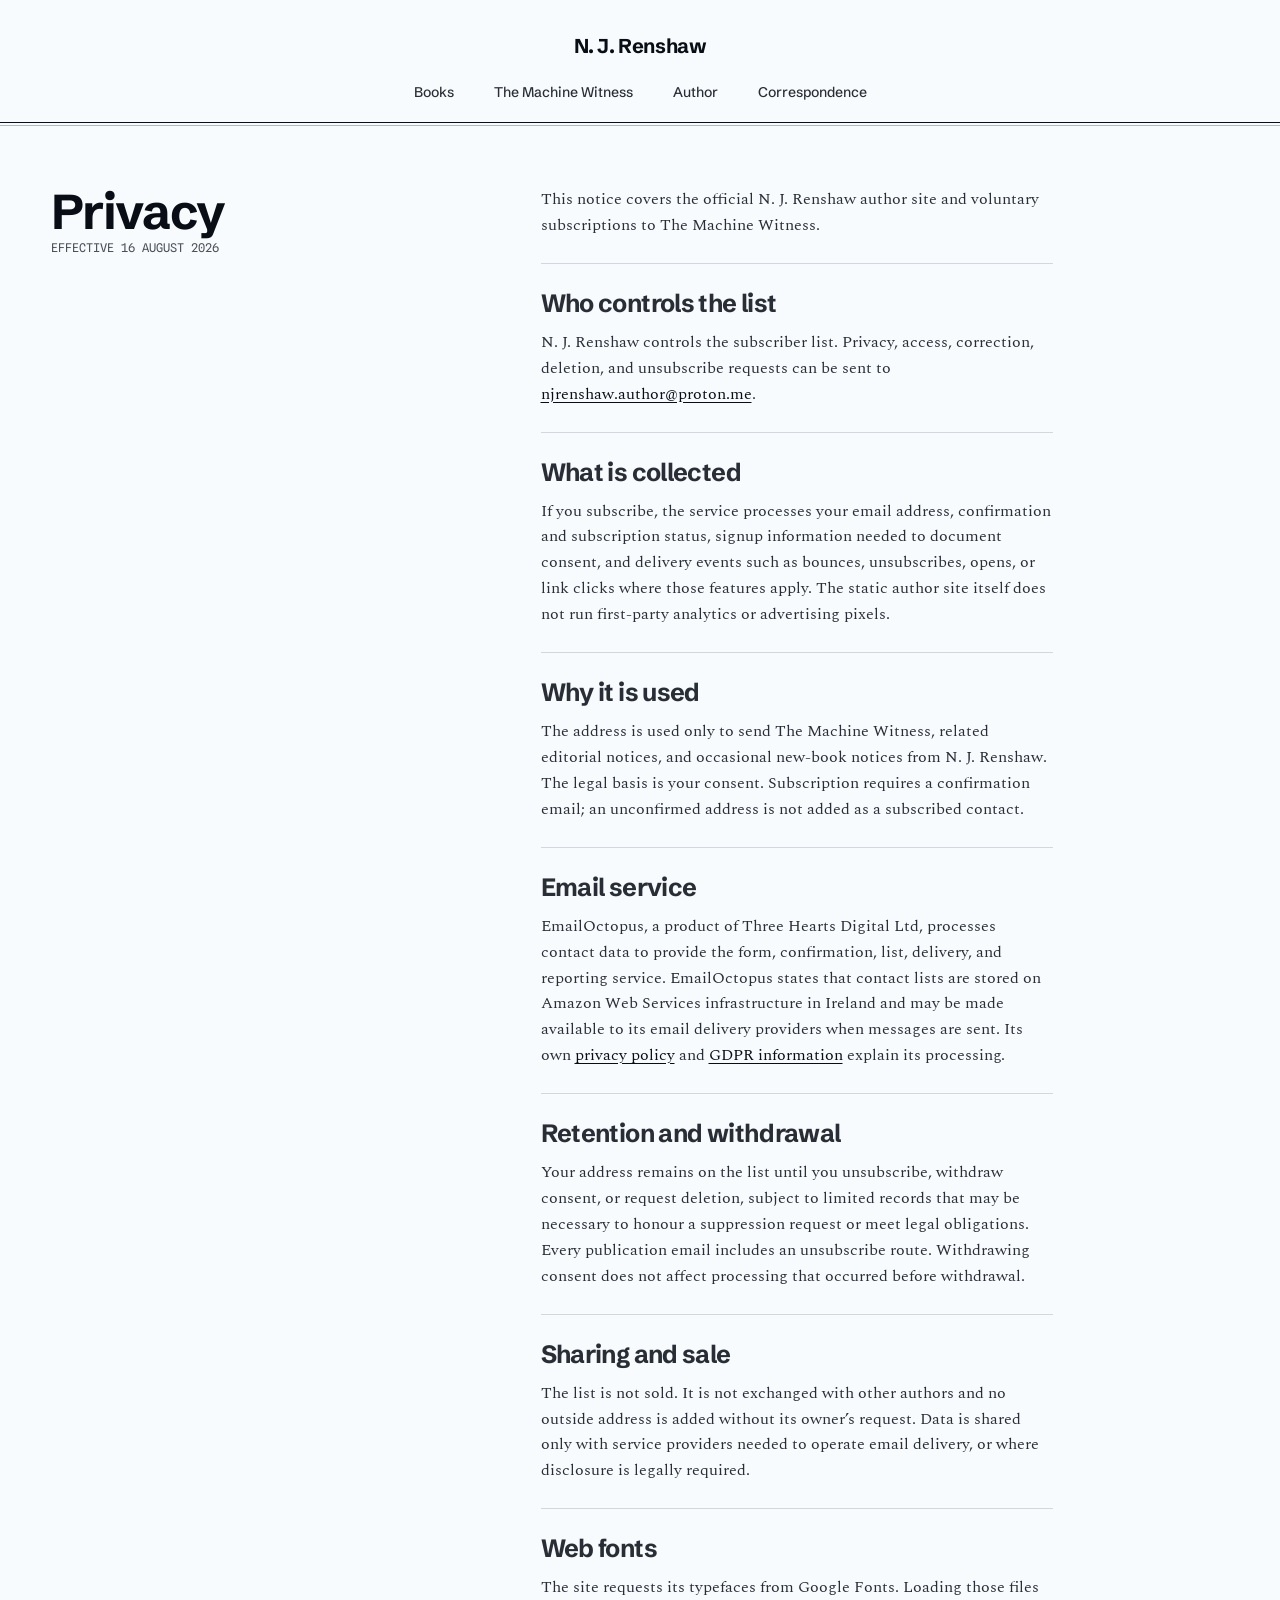
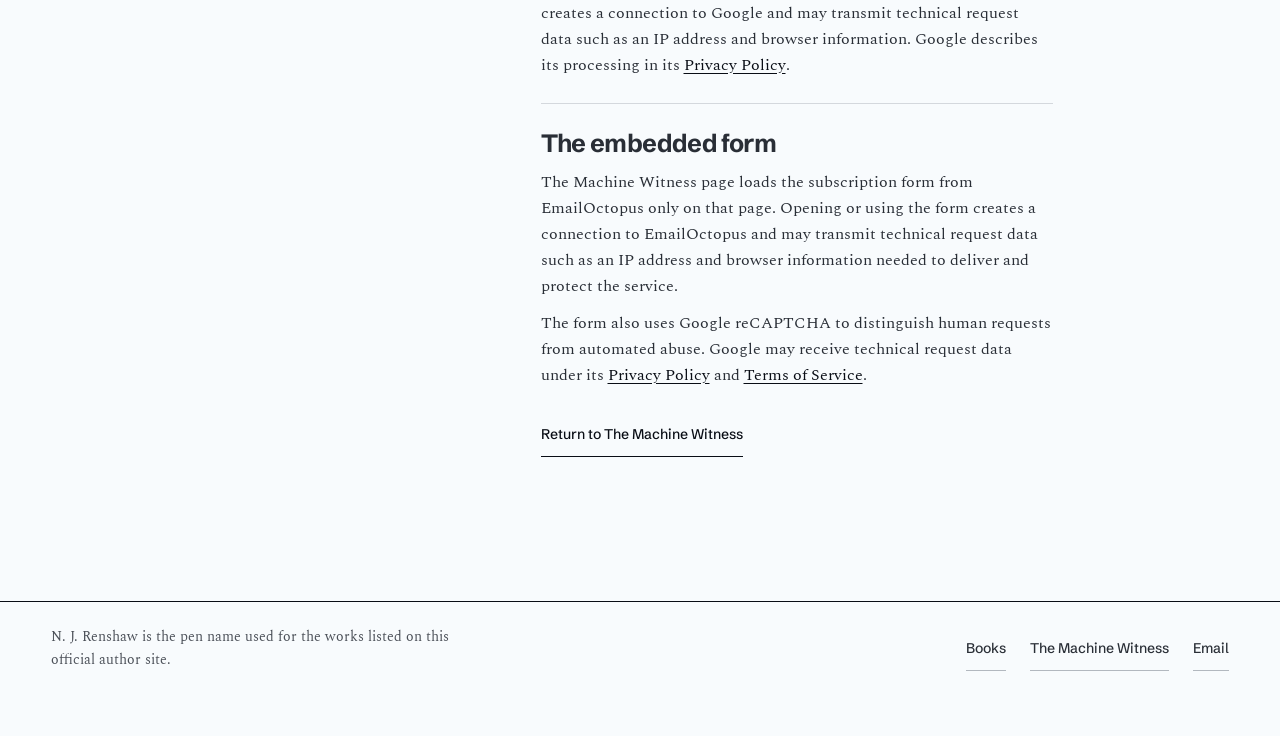
==== privacy/index.html @ 55f6434d "Launch The Machine Witness publication" ====
<!doctype html>
<html lang="en"><head>
  <meta charset="utf-8">
  <meta name="viewport" content="width=device-width, initial-scale=1, viewport-fit=cover">
  <meta name="description" content="Privacy notice for The Machine Witness and the official N. J. Renshaw author site.">
  <meta name="author" content="N. J. Renshaw">
  <meta name="robots" content="index, follow">

  <link rel="canonical" href="https://njrenshaw.com/privacy/">
  <link rel="icon" href="../assets/renshaw-mark.svg" type="image/svg+xml">
  <link rel="preconnect" href="https://fonts.googleapis.com">
  <link rel="preconnect" href="https://fonts.gstatic.com" crossorigin>
  <link href="https://fonts.googleapis.com/css2?family=Schibsted+Grotesk:wght@500;700&amp;family=Spectral:wght@400;500&amp;family=Spline+Sans+Mono:wght@400&amp;display=swap" rel="stylesheet">
  <link rel="stylesheet" href="../site.css?v=machine-witness-1">

  <title>Privacy — N. J. Renshaw</title>
</head>
<body id="top">
  <a class="skip-link" href="#main">Skip to content</a>

  <header class="masthead">
    <div class="frame masthead-inner">
      <a class="wordmark" href="../">N.&nbsp;J.&nbsp;Renshaw</a>
      <nav class="masthead-nav" aria-label="Site">
        <a href="../#books">Books</a>
        <a href="../witness/">The Machine Witness</a>
        <a href="../#author">Author</a>
        <a href="../#correspondence">Correspondence</a>
      </nav>
    </div>
  </header>

  <main id="main" class="legal-page">
    <div class="frame legal-layout">
      <div>
        <h1>Privacy</h1>
        <p class="legal-meta">EFFECTIVE 16 AUGUST 2026</p>
      </div>
      <div class="legal-copy">
        <p>This notice covers the official N. J. Renshaw author site and voluntary subscriptions to The Machine Witness.</p>

        <section aria-labelledby="controller-title">
          <h2 id="controller-title">Who controls the list</h2>
          <p>N. J. Renshaw controls the subscriber list. Privacy, access, correction, deletion, and unsubscribe requests can be sent to <a href="mailto:njrenshaw.author@proton.me">njrenshaw.author@proton.me</a>.</p>
        </section>

        <section aria-labelledby="data-title">
          <h2 id="data-title">What is collected</h2>
          <p>If you subscribe, the service processes your email address, confirmation and subscription status, signup information needed to document consent, and delivery events such as bounces, unsubscribes, opens, or link clicks where those features apply. The static author site itself does not run first-party analytics or advertising pixels.</p>
        </section>

        <section aria-labelledby="purpose-title">
          <h2 id="purpose-title">Why it is used</h2>
          <p>The address is used only to send The Machine Witness, related editorial notices, and occasional new-book notices from N. J. Renshaw. The legal basis is your consent. Subscription requires a confirmation email; an unconfirmed address is not added as a subscribed contact.</p>
        </section>

        <section aria-labelledby="processor-title">
          <h2 id="processor-title">Email service</h2>
          <p>EmailOctopus, a product of Three Hearts Digital Ltd, processes contact data to provide the form, confirmation, list, delivery, and reporting service. EmailOctopus states that contact lists are stored on Amazon Web Services infrastructure in Ireland and may be made available to its email delivery providers when messages are sent. Its own <a href="https://emailoctopus.com/legal/privacy" target="_blank" rel="noopener noreferrer">privacy policy<span class="sr-only"> (opens in a new tab)</span></a> and <a href="https://emailoctopus.com/legal/gdpr" target="_blank" rel="noopener noreferrer">GDPR information<span class="sr-only"> (opens in a new tab)</span></a> explain its processing.</p>
        </section>

        <section aria-labelledby="retention-title">
          <h2 id="retention-title">Retention and withdrawal</h2>
          <p>Your address remains on the list until you unsubscribe, withdraw consent, or request deletion, subject to limited records that may be necessary to honour a suppression request or meet legal obligations. Every publication email includes an unsubscribe route. Withdrawing consent does not affect processing that occurred before withdrawal.</p>
        </section>

        <section aria-labelledby="sharing-title">
          <h2 id="sharing-title">Sharing and sale</h2>
          <p>The list is not sold. It is not exchanged with other authors and no outside address is added without its owner’s request. Data is shared only with service providers needed to operate email delivery, or where disclosure is legally required.</p>
        </section>

        <section aria-labelledby="fonts-title">
          <h2 id="fonts-title">Web fonts</h2>
          <p>The site requests its typefaces from Google Fonts. Loading those files creates a connection to Google and may transmit technical request data such as an IP address and browser information. Google describes its processing in its <a href="https://policies.google.com/privacy" target="_blank" rel="noopener noreferrer">Privacy Policy<span class="sr-only"> (opens in a new tab)</span></a>.</p>
        </section>

        <section aria-labelledby="embed-title">
          <h2 id="embed-title">The embedded form</h2>
          <p>The Machine Witness page loads the subscription form from EmailOctopus only on that page. Opening or using the form creates a connection to EmailOctopus and may transmit technical request data such as an IP address and browser information needed to deliver and protect the service.</p>
          <p>The form also uses Google reCAPTCHA to distinguish human requests from automated abuse. Google may receive technical request data under its <a href="https://policies.google.com/privacy" target="_blank" rel="noopener noreferrer">Privacy Policy<span class="sr-only"> (opens in a new tab)</span></a> and <a href="https://policies.google.com/terms" target="_blank" rel="noopener noreferrer">Terms of Service<span class="sr-only"> (opens in a new tab)</span></a>.</p>
        </section>

        <a class="text-link" href="../witness/">Return to The Machine Witness</a>
      </div>
    </div>
  </main>

  <footer class="site-footer">
    <div class="frame footer-line">
      <p>N. J. Renshaw is the pen name used for the works listed on this official author site.</p>
      <nav class="footer-links" aria-label="Author links">
        <a href="../">Books</a>
        <a href="../witness/">The Machine Witness</a>
        <a href="mailto:njrenshaw.author@proton.me">Email</a>
      </nav>
    </div>
  </footer>
</body></html>
---- site.css ----
/* Hallmark · pre-emit critique: P5 H5 E5 S5 R5 V4 */
/* Hallmark · macrostructure: Examination Ledger (bespoke) · genre: editorial-luxury · theme: custom
 * nav: N6-family institutional masthead (knobs: no issue line · wordmark xl · ink rule + echo rule)
 * footer: Ft2 inline single line (knobs: disclosure/links order · spaced density)
 * enrichment: none — canonical covers and portrait are the imagery · motion: one idea, "evidence resolves into place"
 * contrast: pass (40–41) · slop: pass (42–45) · honest: pass (46) · chrome: pass (47) · tokens: pass (48)
 * responsive: pass (49) · icons: pass (30) · mobile: pass (34, 49, 50–57) · verified at 320/375/414/640/768/1280/1440/1920
 */
@import url("./tokens.css?v=machine-witness-1");

*, ::before, ::after { box-sizing: border-box; }

html, body { overflow-x: clip; }

html { background: var(--color-paper); scroll-behavior: smooth; }

body { margin: 0px; color: var(--color-ink); background: var(--color-paper); font-family: var(--font-body); font-size: var(--text-base); font-weight: 400; line-height: 1.62; font-synthesis: none; text-rendering: optimizelegibility; -webkit-font-smoothing: antialiased; }

img, picture { display: block; max-width: 100%; }

h1, h2, h3, p, figure, ul { margin: 0px; }

ul { padding: 0px; list-style: none; }

h1, h2, h3 { min-width: 0px; overflow-wrap: anywhere; font-family: var(--font-display); font-style: normal; font-weight: 700; letter-spacing: -0.025em; }

a { color: inherit; }

a:focus-visible, .skip-link:focus { outline: 3px solid var(--color-focus); outline-offset: 3px; }

.sr-only { position: absolute; width: 1px; height: 1px; margin: -1px; padding: 0px; overflow: clip; clip-path: inset(50%); white-space: nowrap; border: 0px; }

.frame { width: min(calc(100% - (2 * var(--page-gutter))), var(--page-max)); margin-inline: auto; }

.skip-link { position: fixed; inset-block-start: var(--space-md); inset-inline-start: var(--space-md); z-index: var(--z-sticky); padding: var(--space-sm) var(--space-md); color: var(--color-paper); background: var(--color-ink); font-family: var(--font-display); font-size: var(--text-sm); font-weight: 500; text-decoration: none; white-space: nowrap; transform: translateY(-250%); }

.skip-link:focus { transform: translateY(0px); }

.masthead { position: relative; border-block-end: var(--rule-hair) solid var(--color-ink); }

.masthead::after { content: ""; position: absolute; inset-inline: 0px; inset-block-end: -4px; height: var(--rule-hair); background: var(--color-rule); }

.masthead-inner { display: grid; justify-items: center; gap: var(--space-3xs); padding-block: var(--space-lg) var(--space-sm); }

.wordmark { display: inline-flex; align-items: center; min-height: 2.75rem; font-family: var(--font-display); font-size: var(--text-md); font-weight: 700; letter-spacing: -0.02em; text-decoration: none; white-space: nowrap; }

.masthead-nav { display: flex; flex-wrap: wrap; justify-content: center; column-gap: var(--space-lg); row-gap: 0px; }

@media (min-width: 40rem) {
  .masthead-nav { column-gap: var(--space-xl); }
}

.masthead-nav a { position: relative; display: inline-flex; align-items: center; min-height: 2.75rem; font-family: var(--font-display); font-size: var(--text-sm); font-weight: 500; color: var(--color-ink-2); text-decoration: none; white-space: nowrap; transition: color var(--dur-micro) var(--ease-out); }

.masthead-nav a::after { content: ""; position: absolute; inset-inline: 0px; inset-block-end: 0.5rem; height: var(--rule-hair); background: var(--color-accent); transform: scaleX(0); transform-origin: left center; transition: transform var(--dur-short) var(--ease-out); }

.masthead-nav a:hover, .masthead-nav a:active { color: var(--color-ink); }

.masthead-nav a:hover::after, .masthead-nav a:focus-visible::after { transform: scaleX(1); }

.docket { padding-block: var(--space-xl) var(--space-2xl); }

.docket-grid { display: grid; grid-template-columns: minmax(0px, 1fr); gap: var(--space-2xl); align-items: start; }

.docket-argument { display: grid; justify-items: start; gap: var(--space-lg); }

.docket h1 { display: grid; gap: var(--space-2xs); font-size: var(--text-display); line-height: 1.06; text-wrap: balance; }

.thesis-claim { color: var(--color-muted); font-weight: 400; }

.thesis-verdict { color: var(--color-ink); }

.thesis-verdict::after { content: ""; display: block; width: 3.5rem; height: var(--rule-strong); margin-block-start: var(--space-lg); background: var(--color-accent); }

.docket-lede, .books-statement, .close-statement { min-width: 0px; overflow-wrap: anywhere; }

.docket-lede { max-width: 46ch; color: var(--color-ink-2); font-size: var(--text-md); line-height: 1.55; }

.docket-note { color: var(--color-muted); font-family: var(--font-display); font-size: var(--text-sm); font-weight: 500; }

.docket-actions { display: flex; flex-wrap: wrap; align-items: center; gap: var(--space-md); padding-block-start: var(--space-xs); }

.action-primary, .action-secondary { display: inline-flex; align-items: center; min-height: 3rem; padding-inline: var(--space-lg); border-radius: var(--radius-control); font-family: var(--font-display); font-size: var(--text-base); font-weight: 500; text-decoration: none; white-space: nowrap; transition: background-color var(--dur-micro) var(--ease-out),
    border-color var(--dur-micro) var(--ease-out),
    color var(--dur-micro) var(--ease-out); }

.action-primary { color: var(--color-paper); background: var(--color-ink); border: var(--rule-hair) solid var(--color-ink); }

.action-primary:hover { background: var(--color-accent); border-color: var(--color-accent); }

.action-primary:active { background: var(--color-ink); border-color: var(--color-ink); }

.action-secondary { color: var(--color-ink); background: transparent; border: var(--rule-hair) solid var(--color-rule); }

.action-secondary:hover { color: var(--color-accent); border-color: var(--color-accent); }

.action-secondary:active { color: var(--color-ink); }

.action-primary:focus-visible, .action-secondary:focus-visible { outline: 3px solid var(--color-focus); outline-offset: 3px; }

.docket-evidence { display: grid; grid-template-columns: repeat(12, minmax(0px, 1fr)); grid-template-rows: auto auto; column-gap: var(--space-md); align-items: start; }

.exhibit { min-width: 0px; margin: 0px; }

.exhibit img { width: 100%; height: auto; aspect-ratio: 5 / 8; object-fit: contain; border: var(--rule-hair) solid var(--color-rule-2); background: var(--color-paper-2); }

.exhibit figcaption { padding-block-start: var(--space-xs); border-block-start: var(--rule-hair) solid var(--color-rule); margin-block-start: var(--space-xs); color: var(--color-muted); font-family: var(--font-annotation); font-size: var(--text-xs); line-height: 1.4; }

.exhibit-1 { grid-area: 1 / 1 / auto / 6; }

.exhibit-2 { grid-area: 1 / 6 / 3 / 12; margin-block-start: var(--space-2xl); }

.exhibit-3 { grid-area: 2 / 2 / auto / 6; margin-block-start: var(--space-lg); }

.books { border-block-start: var(--rule-strong) solid var(--color-ink); padding-block-end: var(--space-3xl); }

.books-head { display: grid; justify-items: start; gap: var(--space-md); padding-block: var(--space-2xl) var(--space-3xl); }

.books-head h2 { font-size: var(--text-sm); font-weight: 500; letter-spacing: 0.01em; color: var(--color-muted); }

.books-statement { max-width: 34ch; font-size: var(--text-statement); line-height: 1.4; color: var(--color-ink); text-wrap: balance; }

.books-support { color: var(--color-muted); font-size: var(--text-sm); }

.record { position: relative; }

.record-rule { position: relative; height: var(--rule-hair); background: var(--color-rule-2); }

.record-rule::before { content: ""; position: absolute; inset: 0px; background: var(--color-ink); transform-origin: left center; }

.record-mark { position: absolute; inset-block-start: -3px; inset-inline-start: 0px; width: 7px; height: 7px; background: var(--color-accent); }

.armed .record-rule::before { transform: scaleX(0); }

.armed .record-mark { opacity: 0; }

.armed .record.is-resolved .record-rule::before { transform: scaleX(1); transition: transform var(--dur-long) var(--ease-out); }

.armed .record.is-resolved .record-mark { opacity: 1; transition: opacity var(--dur-short) var(--ease-out) 260ms; }

.record-grid { display: grid; grid-template-columns: minmax(0px, 1fr); gap: var(--space-xl); }

.record-body { display: grid; justify-items: start; align-content: start; gap: var(--space-md); min-width: 0px; }

.record h3 { font-size: clamp(var(--text-xl), 2.6vw, var(--text-2xl)); line-height: 1.08; max-width: 18ch; }

.record-subtitle { color: var(--color-ink-2); font-size: var(--text-md); font-weight: 500; line-height: 1.35; max-width: 36ch; }

.record-designation { color: var(--color-accent); font-family: var(--font-annotation); font-size: var(--text-xs); line-height: 1.4; }

.record-description { max-width: 58ch; color: var(--color-muted); font-size: var(--text-base); }

.record-hook { max-width: 44ch; color: var(--color-ink); font-family: var(--font-display); font-size: var(--text-base); font-weight: 500; line-height: 1.4; }

.edition-links { display: flex; flex-wrap: wrap; column-gap: var(--space-xl); row-gap: var(--space-2xs); padding-block-start: var(--space-sm); }

.edition-links a { display: inline-flex; align-items: center; min-height: 2.75rem; border-block-end: var(--rule-hair) solid var(--color-ink); color: var(--color-ink); font-family: var(--font-display); font-size: var(--text-sm); font-weight: 500; text-decoration: none; white-space: nowrap; transition: color var(--dur-micro) var(--ease-out), border-color var(--dur-micro) var(--ease-out); }

.edition-links a:hover, .edition-links a:active { color: var(--color-accent); border-color: var(--color-accent); }

.record-cover { display: block; min-width: 0px; border: var(--rule-hair) solid var(--color-rule-2); background: var(--color-paper-2); line-height: 0; transition: border-color var(--dur-short) var(--ease-out), transform var(--dur-short) var(--ease-out); }

.record-cover img { width: 100%; height: auto; aspect-ratio: 5 / 8; object-fit: contain; }

.record-cover:focus-visible { outline: 3px solid var(--color-focus); outline-offset: 4px; }

@media (hover: hover) and (pointer: fine) {
  .record-cover:hover { transform: translateY(-4px); }
  .record-cover:active { transform: translateY(0px); }
}

.record-a .record-grid { padding-block: var(--space-2xl) var(--space-3xl); }

.record-b .record-grid { padding-block: var(--space-2xl) var(--space-3xl); }

.record-c .record-grid { padding-block: var(--space-2xl) var(--space-2xl); }

.witness { border-block-start: var(--rule-hair) solid var(--color-rule-2); padding-block: var(--space-3xl); }

.witness-layout { display: grid; grid-template-columns: minmax(0px, 1fr); gap: var(--space-2xl); align-items: start; }

.witness-heading { display: grid; justify-items: start; gap: var(--space-md); }

.witness h2 { max-width: 9ch; font-size: clamp(var(--text-2xl), 4vw, var(--text-3xl)); line-height: 1.02; }

.witness-status, .publication-status { color: var(--color-accent); font-family: var(--font-annotation); font-size: var(--text-xs); line-height: 1.5; }

.witness-copy { display: grid; justify-items: start; gap: var(--space-lg); }

.witness-statement { max-width: 31ch; color: var(--color-ink); font-size: var(--text-statement); line-height: 1.38; text-wrap: balance; }

.witness-description { max-width: 58ch; color: var(--color-muted); }

.witness-link, .text-link { display: inline-flex; align-items: center; min-height: 2.75rem; border-block-end: var(--rule-hair) solid var(--color-ink); color: var(--color-ink); font-family: var(--font-display); font-size: var(--text-sm); font-weight: 500; text-decoration: none; transition: color var(--dur-micro) var(--ease-out), border-color var(--dur-micro) var(--ease-out); }

.witness-link:hover, .witness-link:active, .text-link:hover, .text-link:active { color: var(--color-accent); border-color: var(--color-accent); }

.author { border-block-start: var(--rule-hair) solid var(--color-rule-2); background: var(--color-paper-2); padding-block: var(--space-3xl) var(--space-3xl); }

.author-layout { display: grid; grid-template-columns: minmax(0px, 1fr); gap: var(--space-2xl); }

.author h2 { font-size: clamp(var(--text-2xl), 4vw, var(--text-3xl)); line-height: 1.02; max-width: 12ch; }

.author-portrait { width: min(60%, 15rem); }

.author-portrait img { width: 100%; height: auto; aspect-ratio: 1 / 1; object-fit: cover; border: var(--rule-hair) solid var(--color-rule); }

.author-portrait figcaption { padding-block-start: var(--space-sm); color: var(--color-muted); font-size: var(--text-sm); }

.author-copy { display: grid; gap: var(--space-lg); max-width: 62ch; color: var(--color-ink-2); font-size: var(--text-md); line-height: 1.6; }

.correspondence { padding-block: var(--space-3xl) var(--space-3xl); }

.correspondence-layout { display: grid; grid-template-columns: minmax(0px, 1fr); gap: var(--space-xl); align-items: start; }

.correspondence h2 { font-size: clamp(var(--text-xl), 3vw, var(--text-2xl)); line-height: 1.05; }

.routes { display: grid; gap: var(--space-lg); }

.routes-intro { max-width: 44ch; color: var(--color-muted); }

.routes-list { display: grid; border-block-start: var(--rule-hair) solid var(--color-ink); }

.route { display: flex; flex-wrap: wrap; align-items: baseline; justify-content: space-between; column-gap: var(--space-lg); row-gap: 0px; min-height: 3.25rem; padding-block: var(--space-sm); border-block-end: var(--rule-hair) solid var(--color-rule-2); text-decoration: none; transition: color var(--dur-micro) var(--ease-out); }

.route-label { font-family: var(--font-display); font-size: var(--text-base); font-weight: 500; color: var(--color-ink); white-space: nowrap; transition: color var(--dur-micro) var(--ease-out); }

.route-detail { color: var(--color-muted); font-size: var(--text-sm); overflow-wrap: anywhere; min-width: 0px; }

.route:hover .route-label, .route:active .route-label { color: var(--color-accent); }

.route:hover .route-detail { color: var(--color-ink-2); }

.close { border-block-start: var(--rule-hair) solid var(--color-rule-2); padding-block: var(--space-2xl); }

.close-statement { display: flex; align-items: flex-start; gap: var(--space-md); font-family: var(--font-display); font-size: var(--text-lg); font-weight: 500; letter-spacing: -0.02em; line-height: 1.3; }

.close-mark { flex: 0 0 auto; width: 8px; height: 8px; margin-block-start: 0.55em; background: var(--color-counterpoint); }

.site-footer { border-block-start: var(--rule-hair) solid var(--color-ink); padding-block: var(--space-lg) var(--space-2xl); color: var(--color-muted); font-size: var(--text-sm); }

.footer-line { display: flex; flex-wrap: wrap; align-items: center; justify-content: space-between; column-gap: var(--space-xl); row-gap: var(--space-sm); }

.footer-line > p { max-width: 58ch; margin: 0px; }

.footer-links { display: flex; flex-wrap: wrap; column-gap: var(--space-lg); }

.footer-links a { display: inline-flex; align-items: center; min-height: 2.75rem; border-block-end: var(--rule-hair) solid var(--color-rule); color: var(--color-ink-2); font-family: var(--font-display); font-weight: 500; text-decoration: none; white-space: nowrap; transition: color var(--dur-micro) var(--ease-out), border-color var(--dur-micro) var(--ease-out); }

.footer-links a:hover, .footer-links a:active { color: var(--color-accent); border-color: var(--color-accent); }

.publication-page { min-height: 70vh; }

.publication-hero { padding-block: var(--space-2xl) var(--space-3xl); }

.publication-hero-grid { display: grid; grid-template-columns: minmax(0px, 1fr); gap: var(--space-2xl); align-items: start; }

.publication-hero h1 { display: grid; gap: var(--space-2xs); max-width: 15ch; font-size: var(--text-display); line-height: 1.04; text-wrap: balance; }

.publication-lede { max-width: 47ch; color: var(--color-ink-2); font-size: var(--text-md); line-height: 1.55; }

.publication-index { display: grid; align-content: start; border-block-start: var(--rule-hair) solid var(--color-ink); }

.publication-index p { display: flex; justify-content: space-between; gap: var(--space-lg); padding-block: var(--space-sm); border-block-end: var(--rule-hair) solid var(--color-rule-2); color: var(--color-muted); font-size: var(--text-sm); }

.publication-index strong { color: var(--color-ink); font-family: var(--font-display); font-weight: 500; }

.case-file-preview { border-block-start: var(--rule-strong) solid var(--color-ink); padding-block: var(--space-3xl); }

.case-file-layout, .subscription-layout, .legal-layout { display: grid; grid-template-columns: minmax(0px, 1fr); gap: var(--space-2xl); align-items: start; }

.case-file-preview h2, .subscription h2, .legal-page h1 { font-size: clamp(var(--text-2xl), 4vw, var(--text-3xl)); line-height: 1.04; }

.case-file-copy, .subscription-copy, .legal-copy { display: grid; justify-items: start; gap: var(--space-lg); max-width: 64ch; color: var(--color-ink-2); }

.case-file-title { max-width: 26ch; color: var(--color-ink); font-size: var(--text-statement); line-height: 1.36; }

.case-file-verdict { max-width: 42ch; color: var(--color-ink); font-family: var(--font-display); font-weight: 500; line-height: 1.45; }

.subscription { border-block-start: var(--rule-hair) solid var(--color-rule-2); background: var(--color-paper-2); padding-block: var(--space-3xl); }

.subscription-copy > p { max-width: 56ch; }

.subscription-form { width: 100%; min-width: 0px; }

.subscription-form > p, .consent-note, .form-fallback { max-width: 60ch; color: var(--color-muted); font-size: var(--text-sm); }

.emailoctopus-form { min-height: 8rem; margin-block: var(--space-md); }

.consent-note a, .form-fallback a, .legal-copy a { color: var(--color-ink); text-underline-offset: 0.2em; }

.consent-note a:hover, .form-fallback a:hover, .legal-copy a:hover { color: var(--color-accent); }

.legal-page { padding-block: var(--space-2xl) var(--space-4xl); }

.legal-copy section { display: grid; gap: var(--space-sm); padding-block-start: var(--space-lg); border-block-start: var(--rule-hair) solid var(--color-rule-2); }

.legal-copy h2 { font-size: var(--text-lg); line-height: 1.2; }

.legal-meta { color: var(--color-muted); font-family: var(--font-annotation); font-size: var(--text-xs); }

.js .exhibit { opacity: 0; transform: translateY(8px); animation: settle var(--dur-long) var(--ease-out) forwards; animation-delay: calc(var(--i, 0) * 70ms); }

@keyframes settle {
  100% { opacity: 1; transform: none; }
}

@media (min-width: 40rem) {
  .record-grid { grid-template-columns: minmax(0px, 5fr) minmax(0px, 6fr); align-items: start; }
  .record-b .record-grid, .record-c .record-grid { grid-template-columns: minmax(0px, 6fr) minmax(0px, 5fr); }
  .record-b .record-body, .record-c .record-body { grid-area: 1 / 1; }
  .record-b .record-cover, .record-c .record-cover { grid-area: 1 / 2; }
  .footer-line { flex-wrap: nowrap; }
}

@media (min-width: 60rem) {
  .masthead-inner { padding-block: var(--space-lg) var(--space-xs); }
  .docket { padding-block: var(--space-2xl) var(--space-3xl); }
  .docket-grid { grid-template-columns: minmax(0px, 7fr) minmax(0px, 5fr); gap: var(--space-2xl); }
  .docket-argument { padding-block-start: var(--space-xl); }
  .docket-evidence { border-inline-start: var(--rule-hair) solid var(--color-rule-2); padding-inline-start: var(--space-xl); }
  .record-a .record-grid { grid-template-columns: minmax(0px, 4fr) minmax(0px, 7fr); column-gap: var(--space-3xl); padding-block: var(--space-2xl) var(--space-4xl); }
  .record-a .record-cover { margin-inline-start: calc(-1 * min(var(--page-gutter), var(--space-xl))); }
  .record-b .record-grid { grid-template-columns: minmax(0px, 6fr) minmax(0px, 5fr); column-gap: var(--space-3xl); padding-block: var(--space-3xl) var(--space-4xl); }
  .record-b .record-cover { justify-self: end; width: 100%; max-width: 30rem; }
  .record-c .record-grid { grid-template-columns: minmax(0px, 7fr) minmax(0px, 4fr); column-gap: var(--space-3xl); padding-block: var(--space-2xl) var(--space-3xl); }
  .record-c .record-cover { justify-self: end; width: 100%; max-width: 19rem; margin-block-start: calc(-1 * var(--space-2xl)); }
  .witness-layout { grid-template-columns: minmax(0px, 4fr) minmax(0px, 7fr); column-gap: var(--space-3xl); }
  .author-layout { grid-template-columns: repeat(12, minmax(0px, 1fr)); column-gap: var(--space-xl); }
  .author h2 { grid-column: 1 / 13; }
  .author-portrait { grid-column: 1 / 4; width: 100%; max-width: 15rem; }
  .author-copy { grid-column: 5 / 13; }
  .correspondence-layout { grid-template-columns: minmax(0px, 4fr) minmax(0px, 7fr); column-gap: var(--space-3xl); }
  .publication-hero-grid { grid-template-columns: minmax(0px, 7fr) minmax(0px, 4fr); column-gap: var(--space-3xl); }
  .case-file-layout, .subscription-layout, .legal-layout { grid-template-columns: minmax(0px, 4fr) minmax(0px, 7fr); column-gap: var(--space-3xl); }
  .close { padding-block: var(--space-3xl); }
}

@media (min-width: 90rem) {
  .docket-grid { gap: var(--space-3xl); }
}

@media (prefers-reduced-motion: reduce) {
  html { scroll-behavior: auto; }
  .js .exhibit { opacity: 1; transform: none; animation: auto ease 0s 1 normal none running none; }
  .armed .record-rule::before { transform: none; transition: none; }
  .armed .record-mark { opacity: 1; transition: none; }
  *, ::before, ::after { animation-duration: 0.01ms !important; animation-iteration-count: 1 !important; transition-duration: 0.01ms !important; }
}
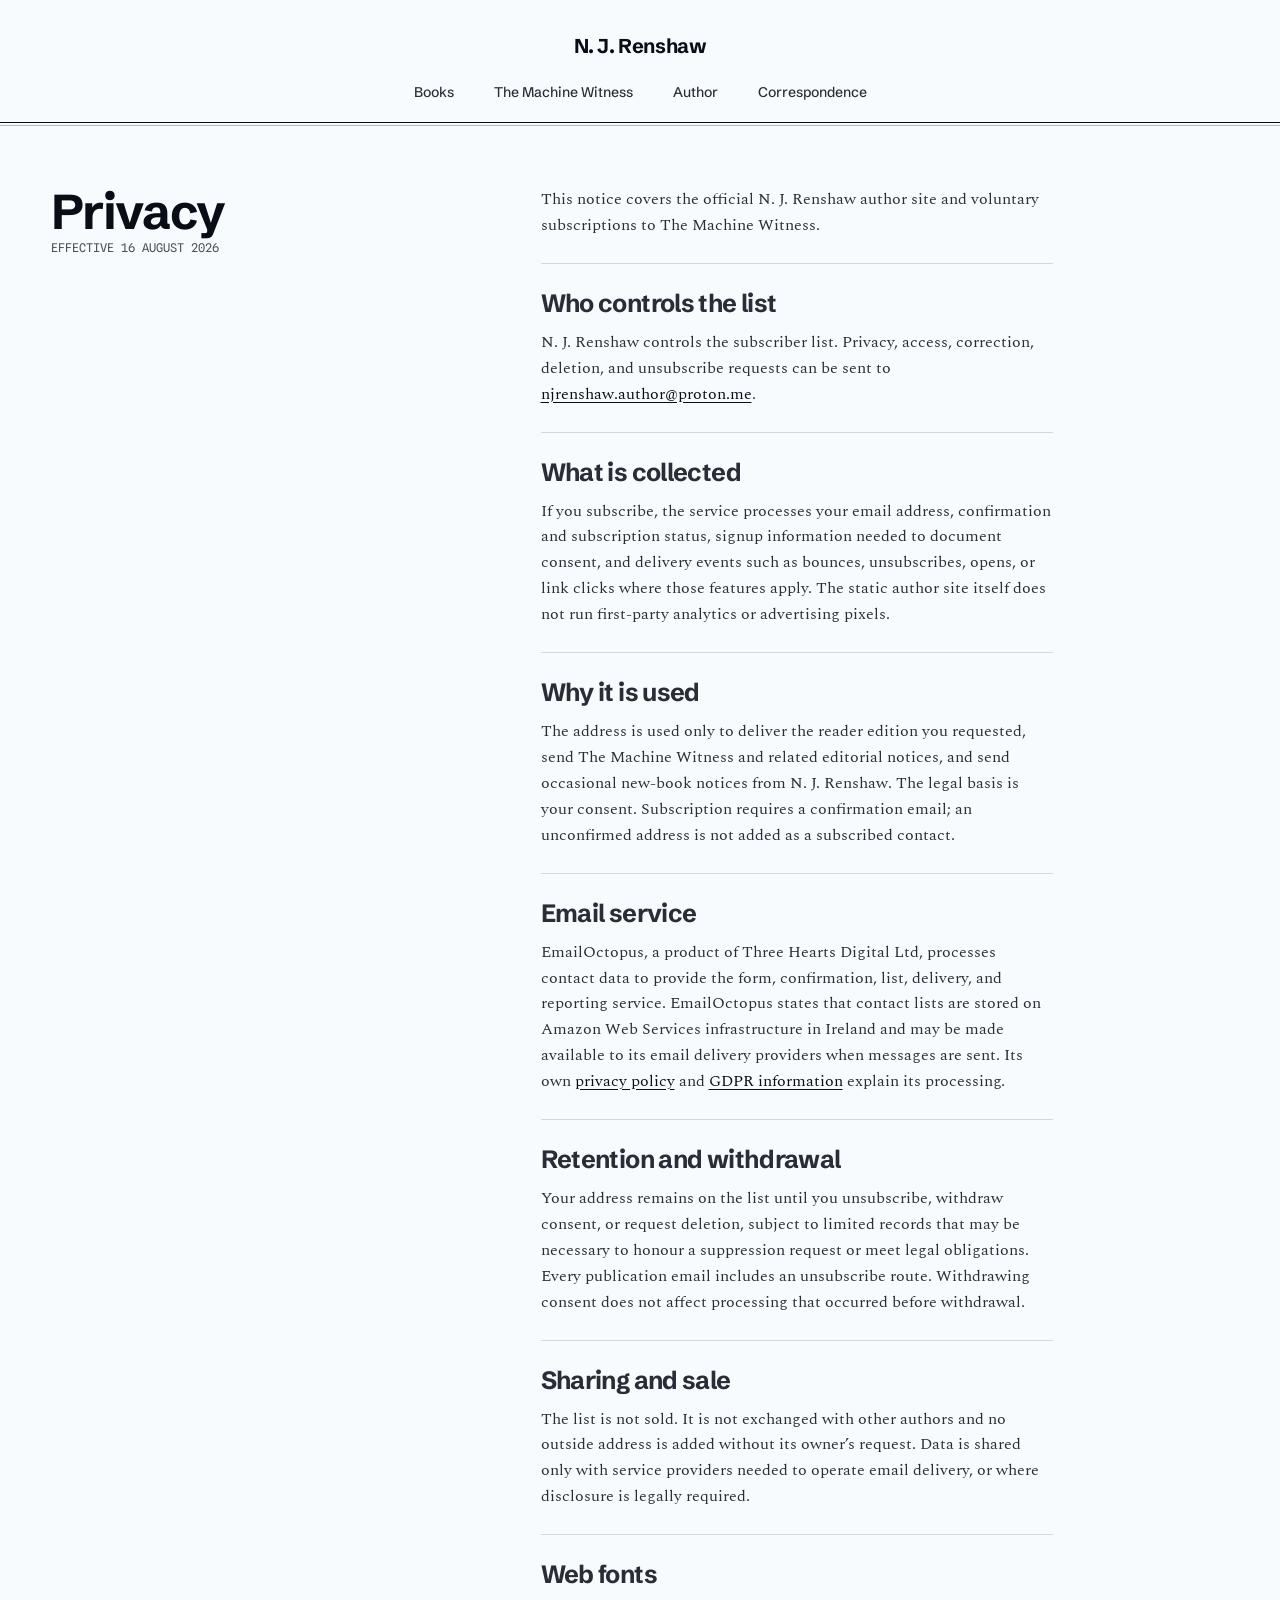
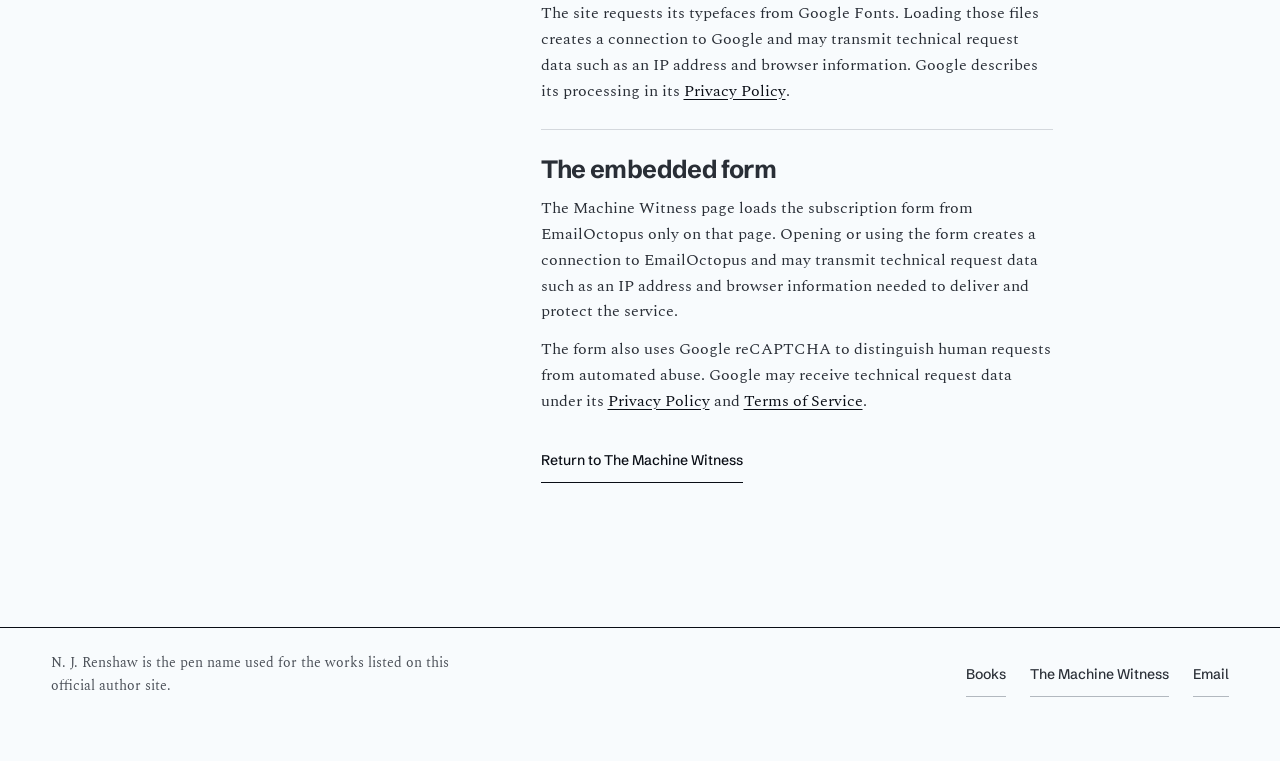
==== commit d93d8ad7: "Release Nobody Made the Decision reader edition" ====
--- a/privacy/index.html
+++ b/privacy/index.html
@@ -51,7 +51,7 @@
 
         <section aria-labelledby="purpose-title">
           <h2 id="purpose-title">Why it is used</h2>
-          <p>The address is used only to send The Machine Witness, related editorial notices, and occasional new-book notices from N. J. Renshaw. The legal basis is your consent. Subscription requires a confirmation email; an unconfirmed address is not added as a subscribed contact.</p>
+          <p>The address is used only to deliver the reader edition you requested, send The Machine Witness and related editorial notices, and send occasional new-book notices from N. J. Renshaw. The legal basis is your consent. Subscription requires a confirmation email; an unconfirmed address is not added as a subscribed contact.</p>
         </section>
 
         <section aria-labelledby="processor-title">
